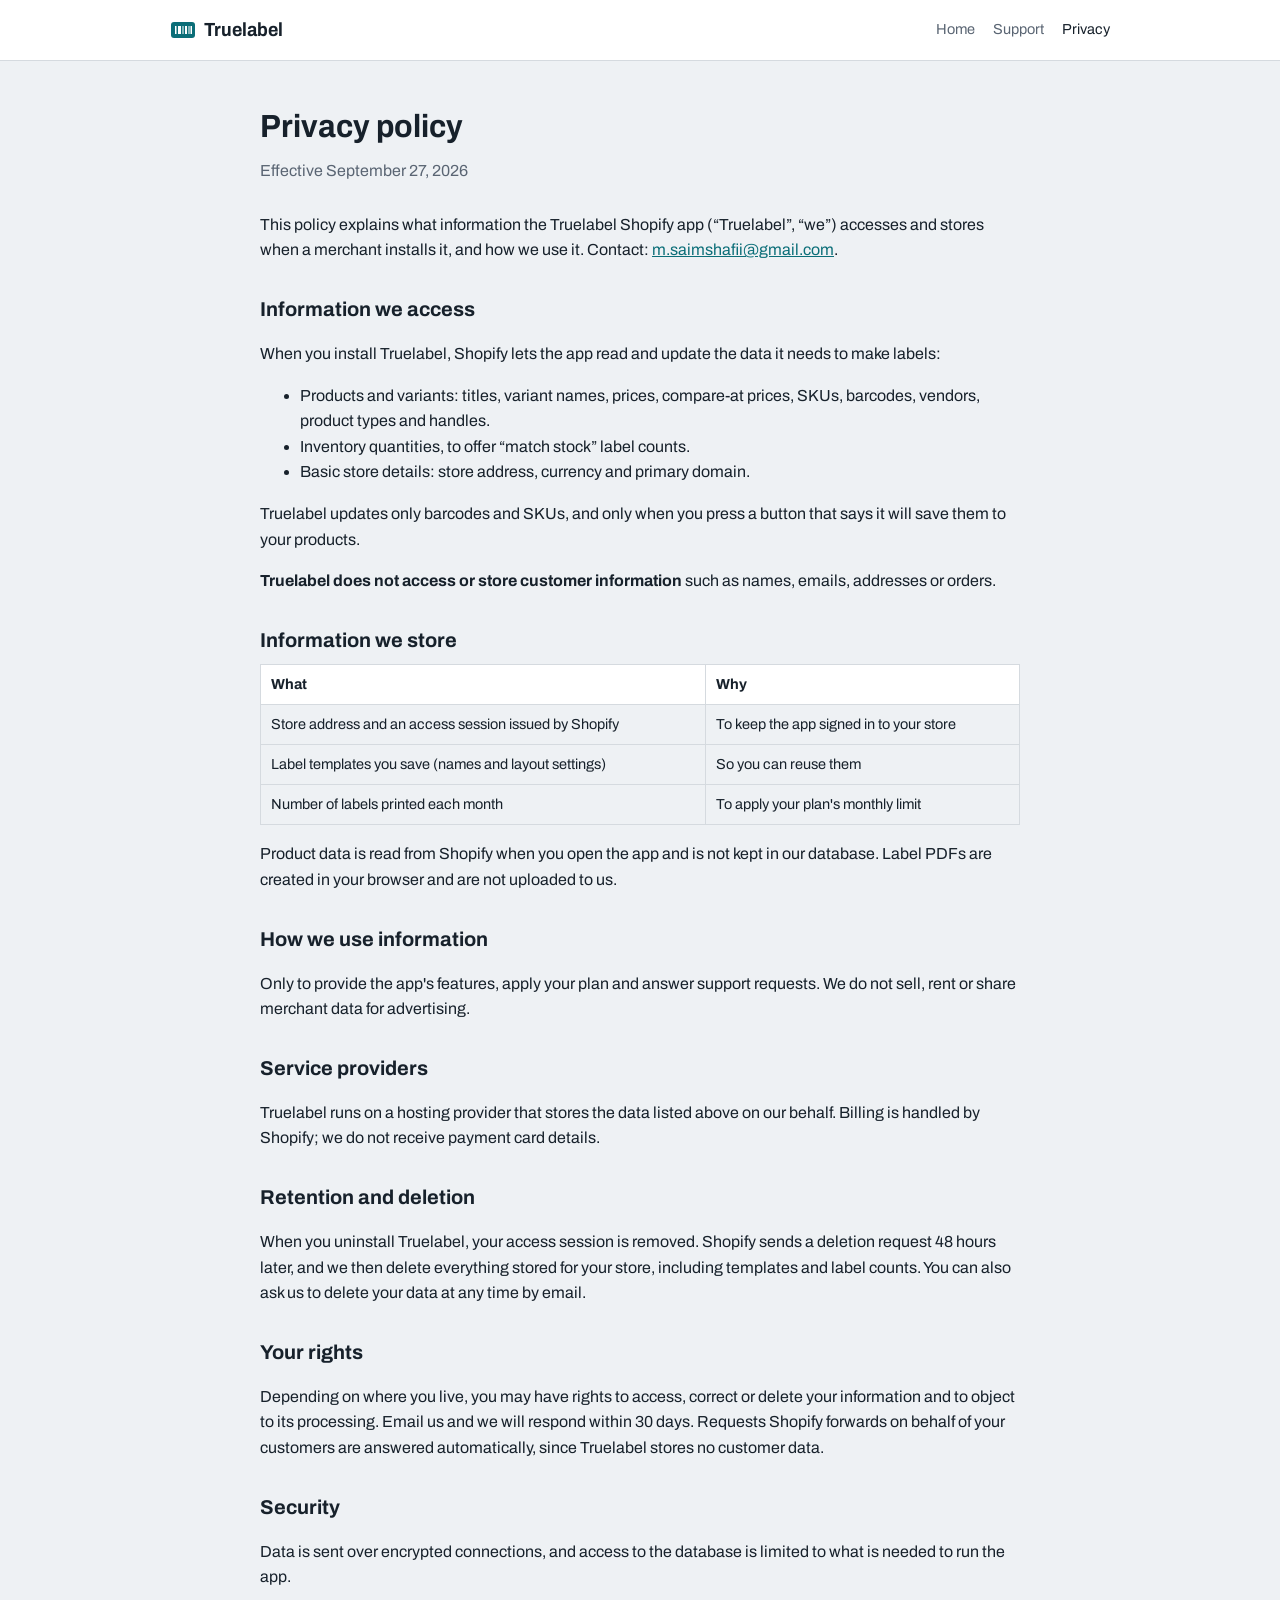
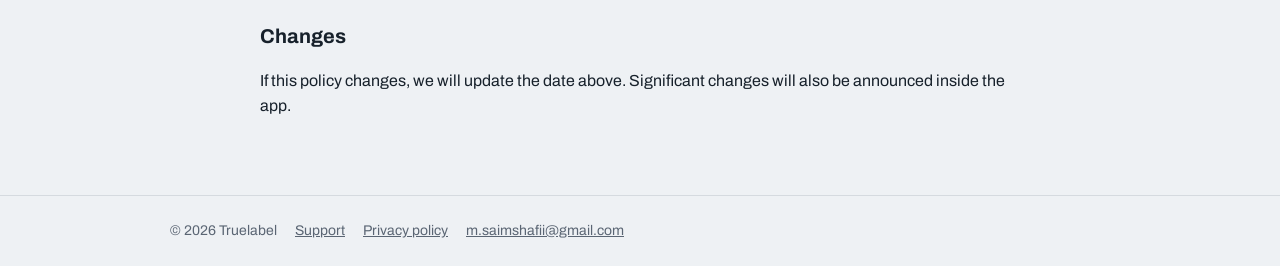
==== privacy.html @ 0371ea41 "Add files via upload" ====
<!doctype html>
<html lang="en">
<head>
<meta charset="utf-8">
<meta name="viewport" content="width=device-width, initial-scale=1, viewport-fit=cover">
<title>Privacy policy · Truelabel</title>
<meta name="description" content="How the Truelabel Shopify app handles merchant data.">
<link rel="preconnect" href="https://fonts.googleapis.com"><link rel="preconnect" href="https://fonts.gstatic.com" crossorigin>
<link href="https://fonts.googleapis.com/css2?family=Archivo:wdth,wght@90..110,400..700&display=swap" rel="stylesheet">
<link rel="stylesheet" href="style.css">
<link rel="icon" href="data:image/svg+xml,%3Csvg xmlns='http://www.w3.org/2000/svg' viewBox='0 0 26 26'%3E%3Crect x='1' y='5' width='24' height='16' rx='3' fill='%230B6E78'/%3E%3C/svg%3E">
</head>
<body>
<header class="site"><div class="wrap"><a class="logo" href="index.html"><svg viewBox="0 0 26 26" aria-hidden="true"><rect x="1" y="5" width="24" height="16" rx="3" fill="var(--accent)"/><g fill="var(--accent-ink)"><rect x="5" y="9" width="1.5" height="8"/><rect x="8" y="9" width="3" height="8"/><rect x="12.5" y="9" width="1" height="8"/><rect x="15" y="9" width="2" height="8"/><rect x="18.5" y="9" width="1" height="8"/><rect x="20.5" y="9" width="1.5" height="8"/></g></svg>Truelabel</a><nav class="site" aria-label="Main"><a href="index.html">Home</a><a href="support.html">Support</a><a href="privacy.html" aria-current="page">Privacy</a></nav></div></header>
<main>
<div class="wrap doc">
<h1>Privacy policy</h1>
<p class="meta">Effective September 27, 2026</p>
<p>This policy explains what information the Truelabel Shopify app (“Truelabel”, “we”) accesses and stores when a merchant installs it, and how we use it. Contact: <a href="mailto:m.saimshafii@gmail.com">m.saimshafii@gmail.com</a>.</p>
<h2>Information we access</h2>
<p>When you install Truelabel, Shopify lets the app read and update the data it needs to make labels:</p>
<ul>
<li>Products and variants: titles, variant names, prices, compare-at prices, SKUs, barcodes, vendors, product types and handles.</li>
<li>Inventory quantities, to offer “match stock” label counts.</li>
<li>Basic store details: store address, currency and primary domain.</li>
</ul>
<p>Truelabel updates only barcodes and SKUs, and only when you press a button that says it will save them to your products.</p>
<p><strong>Truelabel does not access or store customer information</strong> such as names, emails, addresses or orders.</p>
<h2>Information we store</h2>
<div class="table-wrap"><table>
<tr><th>What</th><th>Why</th></tr>
<tr><td>Store address and an access session issued by Shopify</td><td>To keep the app signed in to your store</td></tr>
<tr><td>Label templates you save (names and layout settings)</td><td>So you can reuse them</td></tr>
<tr><td>Number of labels printed each month</td><td>To apply your plan's monthly limit</td></tr>
</table></div>
<p>Product data is read from Shopify when you open the app and is not kept in our database. Label PDFs are created in your browser and are not uploaded to us.</p>
<h2>How we use information</h2>
<p>Only to provide the app's features, apply your plan and answer support requests. We do not sell, rent or share merchant data for advertising.</p>
<h2>Service providers</h2>
<p>Truelabel runs on a hosting provider that stores the data listed above on our behalf. Billing is handled by Shopify; we do not receive payment card details.</p>
<h2>Retention and deletion</h2>
<p>When you uninstall Truelabel, your access session is removed. Shopify sends a deletion request 48 hours later, and we then delete everything stored for your store, including templates and label counts. You can also ask us to delete your data at any time by email.</p>
<h2>Your rights</h2>
<p>Depending on where you live, you may have rights to access, correct or delete your information and to object to its processing. Email us and we will respond within 30 days. Requests Shopify forwards on behalf of your customers are answered automatically, since Truelabel stores no customer data.</p>
<h2>Security</h2>
<p>Data is sent over encrypted connections, and access to the database is limited to what is needed to run the app.</p>
<h2>Changes</h2>
<p>If this policy changes, we will update the date above. Significant changes will also be announced inside the app.</p>
</div>
</main>
<footer class="site"><div class="wrap"><span>© 2026 Truelabel</span><a href="support.html">Support</a><a href="privacy.html">Privacy policy</a><a href="mailto:m.saimshafii@gmail.com">m.saimshafii@gmail.com</a></div></footer>
</body>
</html>
---- style.css ----
:root{
  --bg:#EEF1F4; --panel:#FFFFFF; --ink:#17212B; --muted:#5A6573; --line:#D5DADF;
  --accent:#0B6E78; --accent-ink:#FFFFFF; --soft:#D6ECEE; --platen:#2A333D; --crop:#8C9BAB;
  box-sizing:border-box;
  padding-top:env(safe-area-inset-top,0px); padding-bottom:env(safe-area-inset-bottom,0px);
}
@media (prefers-color-scheme: dark){
  :root:not([data-theme="light"]){
    --bg:#11161C; --panel:#182028; --ink:#E4E9EE; --muted:#97A3B0; --line:#2C3743;
    --accent:#4DB8C2; --accent-ink:#06282C; --soft:#16363B; --platen:#0B0F13; --crop:#51606E;
  }
}
:root[data-theme="dark"]{
  --bg:#11161C; --panel:#182028; --ink:#E4E9EE; --muted:#97A3B0; --line:#2C3743;
  --accent:#4DB8C2; --accent-ink:#06282C; --soft:#16363B; --platen:#0B0F13; --crop:#51606E;
}
*,*::before,*::after{box-sizing:border-box}
html{scroll-padding-top:env(safe-area-inset-top,0px)}
body{margin:0;background:var(--bg);color:var(--ink);font-family:Archivo,"Segoe UI",system-ui,-apple-system,sans-serif;font-size:16px;line-height:1.6}
a{color:var(--accent)}
.wrap{max-width:980px;margin:0 auto;padding:0 20px}
header.site{border-bottom:1px solid var(--line);background:var(--panel)}
header.site .wrap{display:flex;align-items:center;gap:20px;min-height:60px;flex-wrap:wrap}
.logo{font-weight:700;font-size:19px;font-stretch:92%;text-decoration:none;color:var(--ink);display:flex;align-items:center;gap:8px}
.logo svg{width:26px;height:26px}
nav.site{margin-left:auto;display:flex;gap:18px;font-size:14.5px}
nav.site a{color:var(--muted);text-decoration:none}
nav.site a[aria-current="page"],nav.site a:hover{color:var(--ink)}
.hero{padding:56px 0 40px}
.hero h1{font-size:clamp(30px,5vw,46px);line-height:1.12;margin:0 0 14px;font-stretch:94%;letter-spacing:-.01em;max-width:18ch}
.hero p.lead{font-size:18px;color:var(--muted);max-width:56ch;margin:0 0 24px}
.cta{display:inline-block;background:var(--accent);color:var(--accent-ink);padding:11px 18px;border-radius:8px;font-weight:600;text-decoration:none}
.cta.ghost{background:none;color:var(--accent);border:1px solid var(--line);margin-left:8px}
.platen{background:var(--platen);border-radius:14px;padding:48px 24px;margin:36px 0 8px;display:flex;justify-content:center;position:relative;overflow:hidden}
.platen .label{width:min(560px,100%);position:relative}
.platen .label svg{display:block;width:100%;height:auto;filter:drop-shadow(0 10px 24px rgba(0,0,0,.35))}
.platen .dim{position:absolute;left:0;right:0;top:-24px;text-align:center;color:var(--crop);font-size:12px;letter-spacing:.02em}
.caption{text-align:center;color:var(--muted);font-size:13px;margin:0 0 40px}
section{padding:36px 0;border-top:1px solid var(--line)}
section h2{font-size:24px;margin:0 0 18px;font-stretch:94%}
.grid{display:grid;grid-template-columns:repeat(auto-fit,minmax(250px,1fr));gap:14px}
.card{background:var(--panel);border:1px solid var(--line);border-radius:12px;padding:18px}
.card h3{margin:0 0 6px;font-size:16px}
.card p{margin:0;color:var(--muted);font-size:14.5px}
.plans{display:grid;grid-template-columns:repeat(auto-fit,minmax(230px,1fr));gap:14px}
.plan{background:var(--panel);border:1px solid var(--line);border-radius:12px;padding:18px}
.plan.best{border-color:var(--accent);box-shadow:0 0 0 1px var(--accent)}
.plan .price{font-size:28px;font-weight:700}
.plan .price small{font-size:14px;color:var(--muted);font-weight:400}
.plan ul{padding-left:18px;margin:10px 0 0;color:var(--muted);font-size:14.5px}
.doc{padding:40px 0 60px;max-width:760px}
.doc h1{font-size:32px;margin:0 0 6px;font-stretch:94%}
.doc .meta{color:var(--muted);margin:0 0 28px}
.doc h2{font-size:20px;margin:30px 0 8px}
.doc p,.doc li{color:var(--ink)}
.doc table{border-collapse:collapse;width:100%;font-size:14.5px}
.table-wrap{overflow-x:auto}
.doc th,.doc td{border:1px solid var(--line);padding:8px 10px;text-align:left;vertical-align:top}
.doc th{background:var(--panel)}
details.faq{background:var(--panel);border:1px solid var(--line);border-radius:10px;padding:12px 16px;margin-bottom:10px}
details.faq summary{cursor:pointer;font-weight:600}
details.faq p{margin:10px 0 0;color:var(--muted)}
footer.site{border-top:1px solid var(--line);padding:24px 0;color:var(--muted);font-size:14px}
footer.site .wrap{display:flex;gap:18px;flex-wrap:wrap}
footer.site a{color:var(--muted)}
@media (max-width:560px){ .cta.ghost{margin:10px 0 0} nav.site{margin-left:0;width:100%;padding-bottom:10px} }
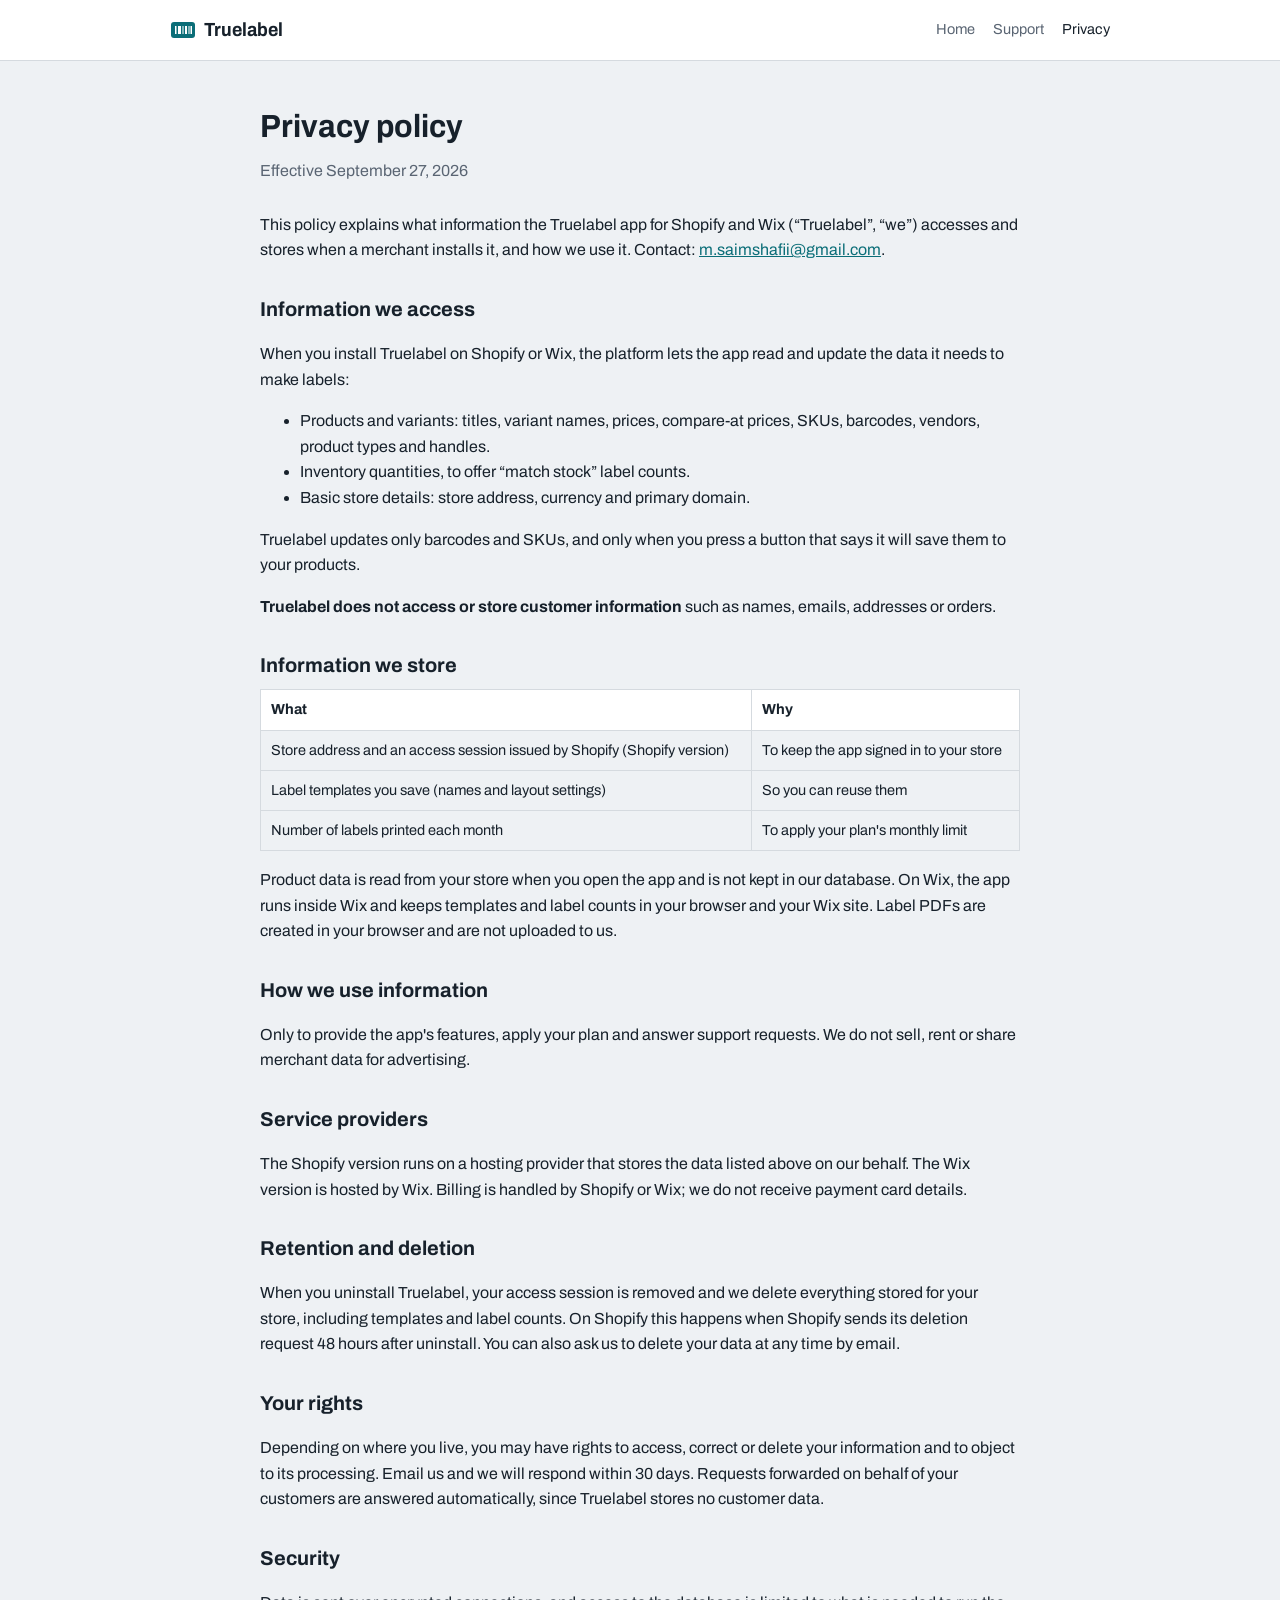
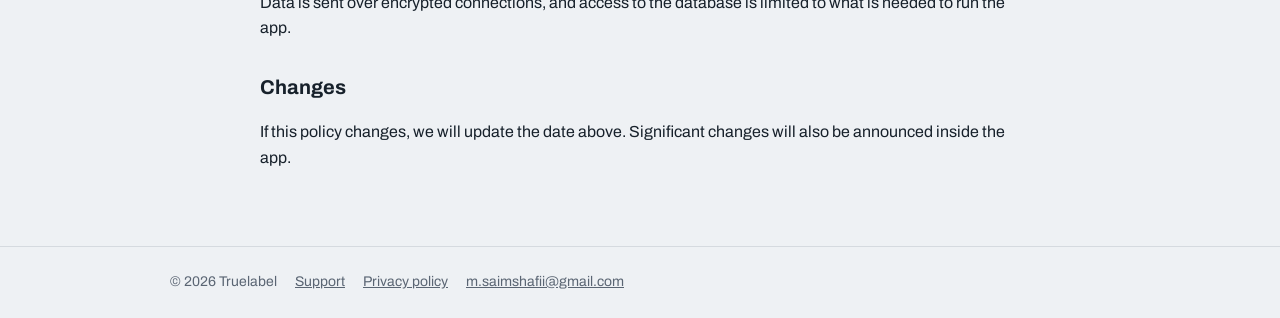
==== commit 9a068b56: "Update privacy.html" ====
--- a/privacy.html
+++ b/privacy.html
@@ -4,7 +4,7 @@
 <meta charset="utf-8">
 <meta name="viewport" content="width=device-width, initial-scale=1, viewport-fit=cover">
 <title>Privacy policy · Truelabel</title>
-<meta name="description" content="How the Truelabel Shopify app handles merchant data.">
+<meta name="description" content="How the Truelabel app for Shopify and Wix handles merchant data.">
 <link rel="preconnect" href="https://fonts.googleapis.com"><link rel="preconnect" href="https://fonts.gstatic.com" crossorigin>
 <link href="https://fonts.googleapis.com/css2?family=Archivo:wdth,wght@90..110,400..700&display=swap" rel="stylesheet">
 <link rel="stylesheet" href="style.css">
@@ -16,9 +16,9 @@
 <div class="wrap doc">
 <h1>Privacy policy</h1>
 <p class="meta">Effective September 27, 2026</p>
-<p>This policy explains what information the Truelabel Shopify app (“Truelabel”, “we”) accesses and stores when a merchant installs it, and how we use it. Contact: <a href="mailto:m.saimshafii@gmail.com">m.saimshafii@gmail.com</a>.</p>
+<p>This policy explains what information the Truelabel app for Shopify and Wix (“Truelabel”, “we”) accesses and stores when a merchant installs it, and how we use it. Contact: <a href="mailto:m.saimshafii@gmail.com">m.saimshafii@gmail.com</a>.</p>
 <h2>Information we access</h2>
-<p>When you install Truelabel, Shopify lets the app read and update the data it needs to make labels:</p>
+<p>When you install Truelabel on Shopify or Wix, the platform lets the app read and update the data it needs to make labels:</p>
 <ul>
 <li>Products and variants: titles, variant names, prices, compare-at prices, SKUs, barcodes, vendors, product types and handles.</li>
 <li>Inventory quantities, to offer “match stock” label counts.</li>
@@ -29,19 +29,19 @@
 <h2>Information we store</h2>
 <div class="table-wrap"><table>
 <tr><th>What</th><th>Why</th></tr>
-<tr><td>Store address and an access session issued by Shopify</td><td>To keep the app signed in to your store</td></tr>
+<tr><td>Store address and an access session issued by Shopify (Shopify version)</td><td>To keep the app signed in to your store</td></tr>
 <tr><td>Label templates you save (names and layout settings)</td><td>So you can reuse them</td></tr>
 <tr><td>Number of labels printed each month</td><td>To apply your plan's monthly limit</td></tr>
 </table></div>
-<p>Product data is read from Shopify when you open the app and is not kept in our database. Label PDFs are created in your browser and are not uploaded to us.</p>
+<p>Product data is read from your store when you open the app and is not kept in our database. On Wix, the app runs inside Wix and keeps templates and label counts in your browser and your Wix site. Label PDFs are created in your browser and are not uploaded to us.</p>
 <h2>How we use information</h2>
 <p>Only to provide the app's features, apply your plan and answer support requests. We do not sell, rent or share merchant data for advertising.</p>
 <h2>Service providers</h2>
-<p>Truelabel runs on a hosting provider that stores the data listed above on our behalf. Billing is handled by Shopify; we do not receive payment card details.</p>
+<p>The Shopify version runs on a hosting provider that stores the data listed above on our behalf. The Wix version is hosted by Wix. Billing is handled by Shopify or Wix; we do not receive payment card details.</p>
 <h2>Retention and deletion</h2>
-<p>When you uninstall Truelabel, your access session is removed. Shopify sends a deletion request 48 hours later, and we then delete everything stored for your store, including templates and label counts. You can also ask us to delete your data at any time by email.</p>
+<p>When you uninstall Truelabel, your access session is removed and we delete everything stored for your store, including templates and label counts. On Shopify this happens when Shopify sends its deletion request 48 hours after uninstall. You can also ask us to delete your data at any time by email.</p>
 <h2>Your rights</h2>
-<p>Depending on where you live, you may have rights to access, correct or delete your information and to object to its processing. Email us and we will respond within 30 days. Requests Shopify forwards on behalf of your customers are answered automatically, since Truelabel stores no customer data.</p>
+<p>Depending on where you live, you may have rights to access, correct or delete your information and to object to its processing. Email us and we will respond within 30 days. Requests forwarded on behalf of your customers are answered automatically, since Truelabel stores no customer data.</p>
 <h2>Security</h2>
 <p>Data is sent over encrypted connections, and access to the database is limited to what is needed to run the app.</p>
 <h2>Changes</h2>
